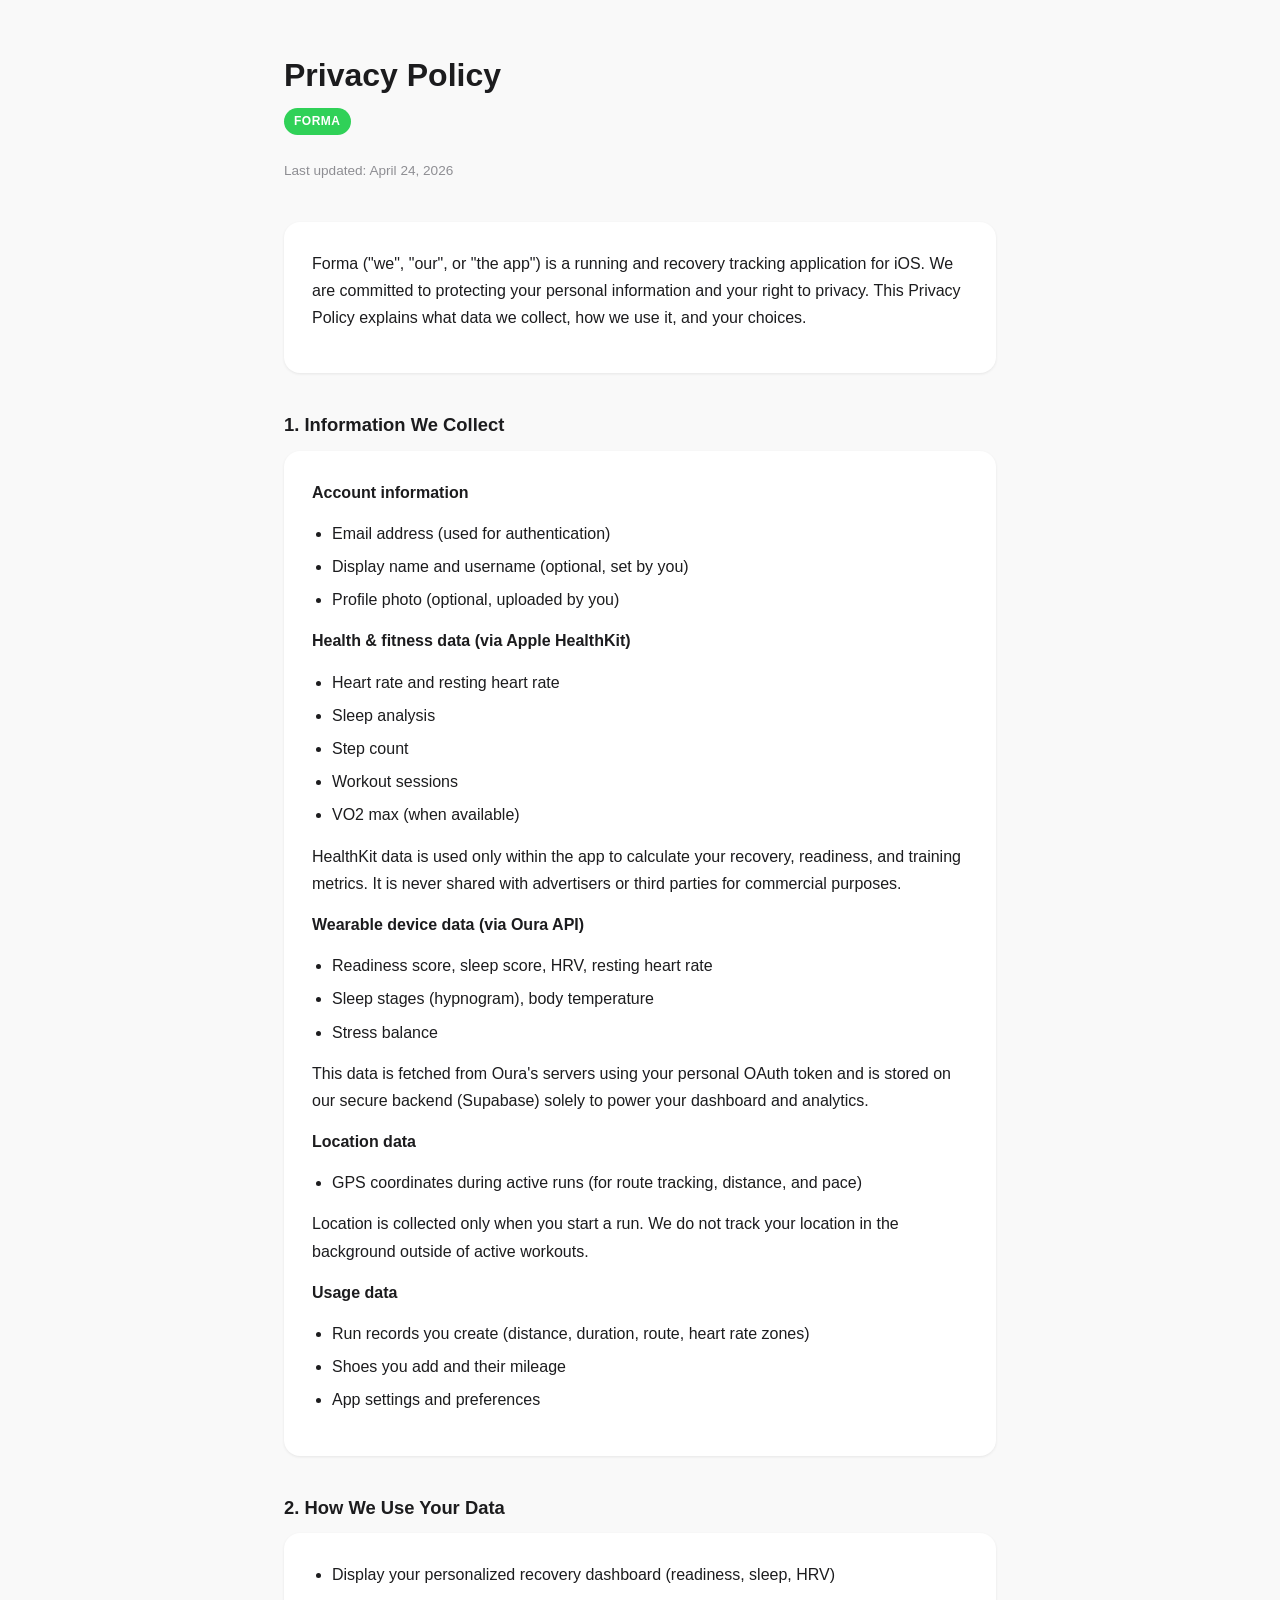
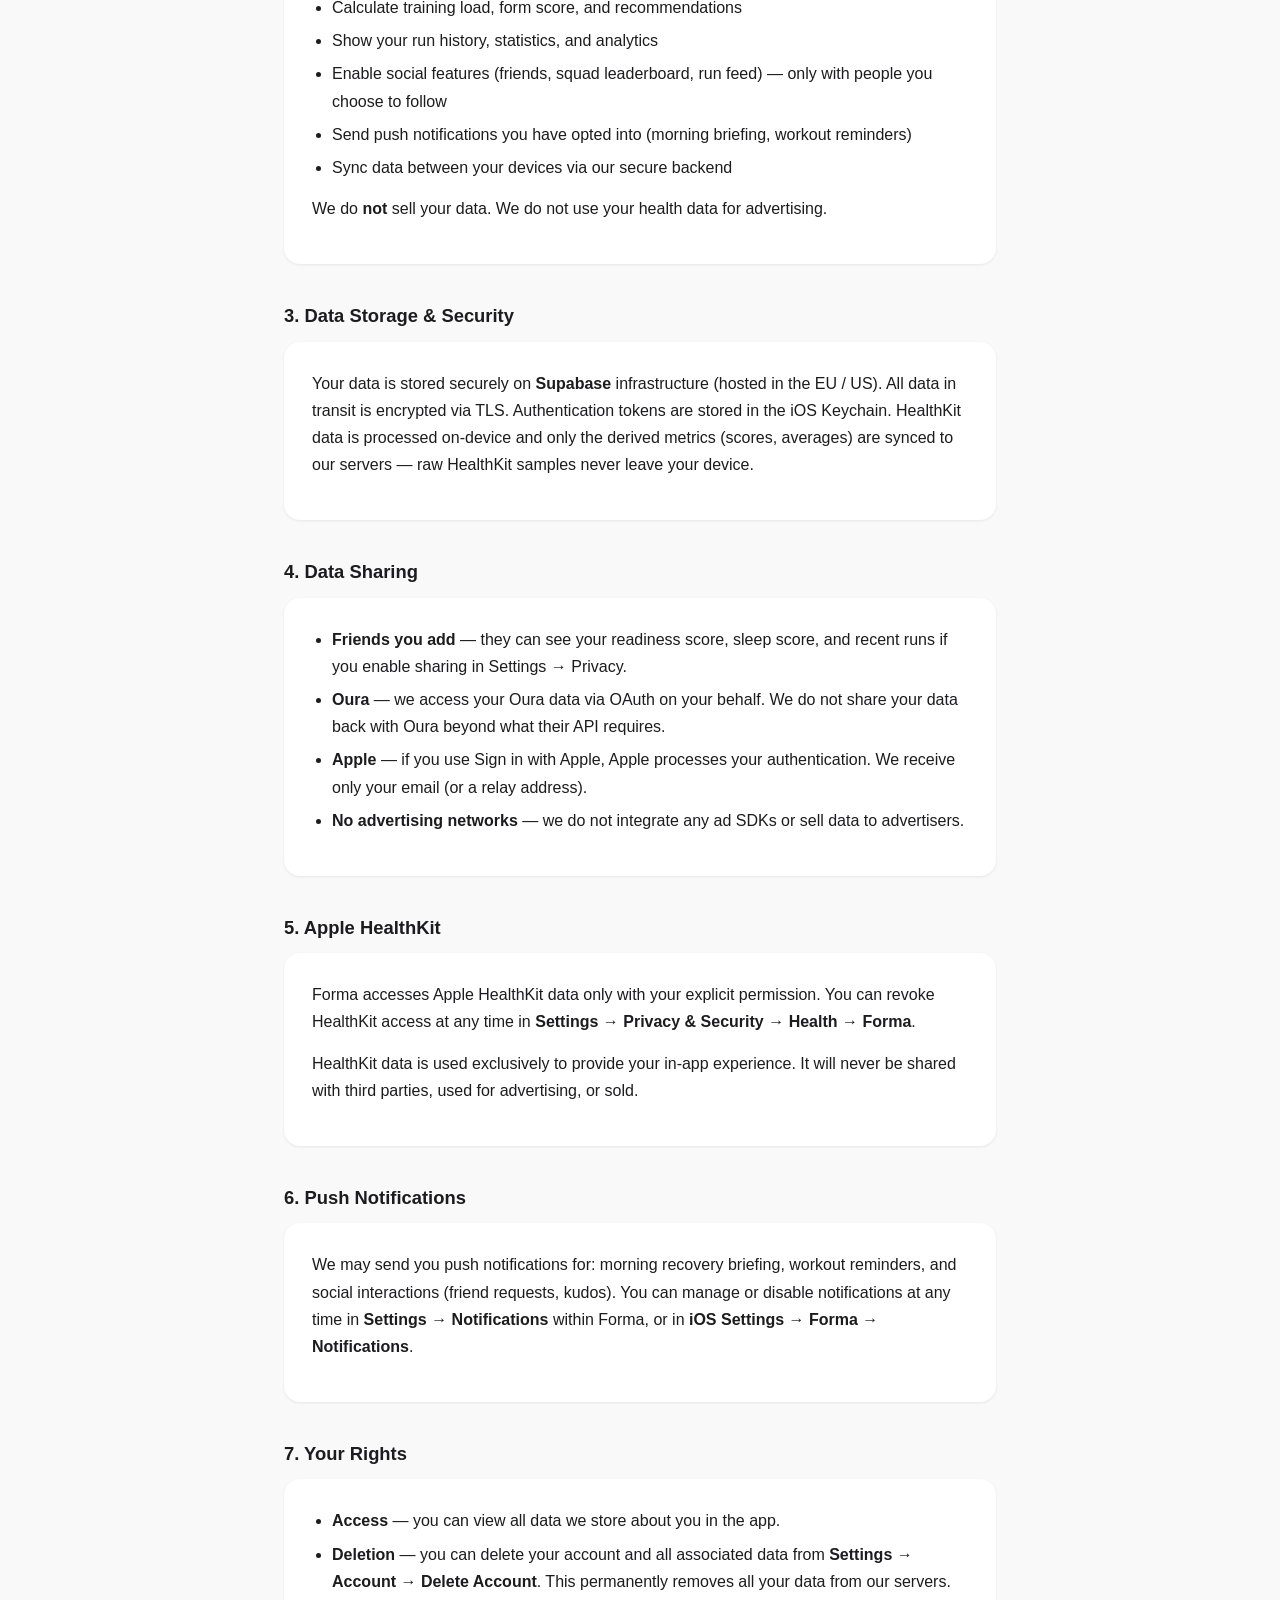
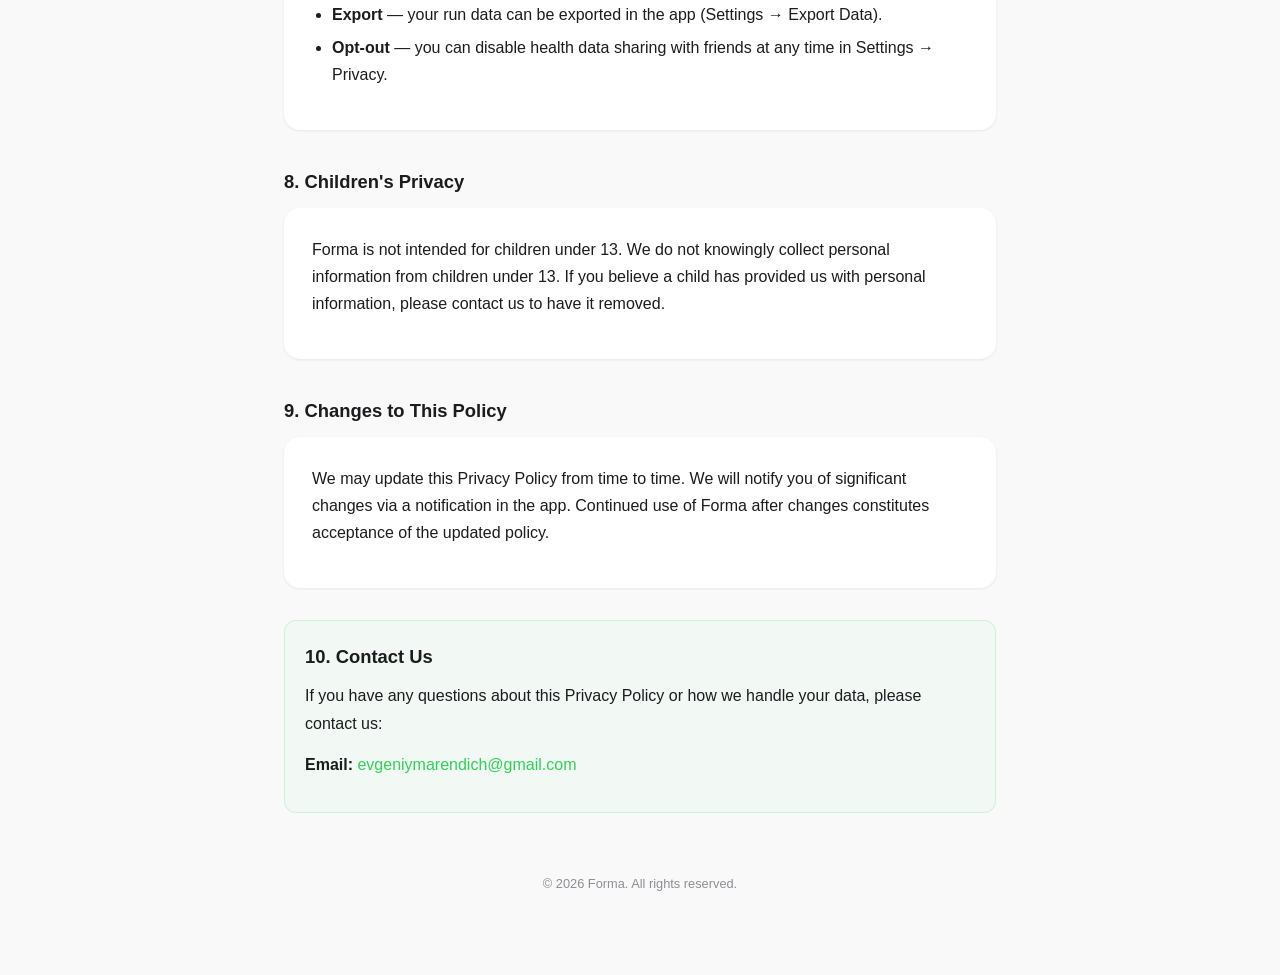
==== index.html @ 34ce7f26 "Initial Privacy Policy for Forma app" ====
<!DOCTYPE html>
<html lang="en">
<head>
  <meta charset="UTF-8" />
  <meta name="viewport" content="width=device-width, initial-scale=1.0" />
  <title>Forma — Privacy Policy</title>
  <style>
    * { box-sizing: border-box; margin: 0; padding: 0; }
    body {
      font-family: -apple-system, BlinkMacSystemFont, 'Segoe UI', sans-serif;
      background: #f9f9f9;
      color: #1c1c1e;
      line-height: 1.7;
    }
    .container {
      max-width: 760px;
      margin: 0 auto;
      padding: 48px 24px 80px;
    }
    h1 {
      font-size: 2rem;
      font-weight: 700;
      margin-bottom: 4px;
    }
    .app-badge {
      display: inline-block;
      background: #30D158;
      color: white;
      font-size: 0.75rem;
      font-weight: 600;
      padding: 3px 10px;
      border-radius: 20px;
      margin-bottom: 24px;
      letter-spacing: 0.5px;
    }
    .updated {
      font-size: 0.85rem;
      color: #8e8e93;
      margin-bottom: 40px;
    }
    h2 {
      font-size: 1.15rem;
      font-weight: 600;
      margin-top: 36px;
      margin-bottom: 10px;
      color: #1c1c1e;
    }
    p { margin-bottom: 14px; }
    ul {
      padding-left: 20px;
      margin-bottom: 14px;
    }
    li { margin-bottom: 6px; }
    a { color: #30D158; text-decoration: none; }
    a:hover { text-decoration: underline; }
    .card {
      background: white;
      border-radius: 16px;
      padding: 28px;
      margin-bottom: 16px;
      box-shadow: 0 1px 3px rgba(0,0,0,0.08);
    }
    .contact-box {
      background: #f2f9f5;
      border: 1px solid #30D15830;
      border-radius: 12px;
      padding: 20px;
      margin-top: 32px;
    }
    footer {
      margin-top: 60px;
      font-size: 0.8rem;
      color: #8e8e93;
      text-align: center;
    }
  </style>
</head>
<body>
  <div class="container">
    <h1>Privacy Policy</h1>
    <div class="app-badge">FORMA</div>
    <p class="updated">Last updated: April 24, 2026</p>

    <div class="card">
      <p>
        Forma ("we", "our", or "the app") is a running and recovery tracking application for iOS.
        We are committed to protecting your personal information and your right to privacy.
        This Privacy Policy explains what data we collect, how we use it, and your choices.
      </p>
    </div>

    <h2>1. Information We Collect</h2>
    <div class="card">
      <p><strong>Account information</strong></p>
      <ul>
        <li>Email address (used for authentication)</li>
        <li>Display name and username (optional, set by you)</li>
        <li>Profile photo (optional, uploaded by you)</li>
      </ul>

      <p><strong>Health &amp; fitness data (via Apple HealthKit)</strong></p>
      <ul>
        <li>Heart rate and resting heart rate</li>
        <li>Sleep analysis</li>
        <li>Step count</li>
        <li>Workout sessions</li>
        <li>VO2 max (when available)</li>
      </ul>
      <p>HealthKit data is used only within the app to calculate your recovery, readiness, and training metrics. It is never shared with advertisers or third parties for commercial purposes.</p>

      <p><strong>Wearable device data (via Oura API)</strong></p>
      <ul>
        <li>Readiness score, sleep score, HRV, resting heart rate</li>
        <li>Sleep stages (hypnogram), body temperature</li>
        <li>Stress balance</li>
      </ul>
      <p>This data is fetched from Oura's servers using your personal OAuth token and is stored on our secure backend (Supabase) solely to power your dashboard and analytics.</p>

      <p><strong>Location data</strong></p>
      <ul>
        <li>GPS coordinates during active runs (for route tracking, distance, and pace)</li>
      </ul>
      <p>Location is collected only when you start a run. We do not track your location in the background outside of active workouts.</p>

      <p><strong>Usage data</strong></p>
      <ul>
        <li>Run records you create (distance, duration, route, heart rate zones)</li>
        <li>Shoes you add and their mileage</li>
        <li>App settings and preferences</li>
      </ul>
    </div>

    <h2>2. How We Use Your Data</h2>
    <div class="card">
      <ul>
        <li>Display your personalized recovery dashboard (readiness, sleep, HRV)</li>
        <li>Calculate training load, form score, and recommendations</li>
        <li>Show your run history, statistics, and analytics</li>
        <li>Enable social features (friends, squad leaderboard, run feed) — only with people you choose to follow</li>
        <li>Send push notifications you have opted into (morning briefing, workout reminders)</li>
        <li>Sync data between your devices via our secure backend</li>
      </ul>
      <p>We do <strong>not</strong> sell your data. We do not use your health data for advertising.</p>
    </div>

    <h2>3. Data Storage &amp; Security</h2>
    <div class="card">
      <p>
        Your data is stored securely on <strong>Supabase</strong> infrastructure (hosted in the EU / US).
        All data in transit is encrypted via TLS. Authentication tokens are stored in the iOS Keychain.
        HealthKit data is processed on-device and only the derived metrics (scores, averages) are
        synced to our servers — raw HealthKit samples never leave your device.
      </p>
    </div>

    <h2>4. Data Sharing</h2>
    <div class="card">
      <ul>
        <li><strong>Friends you add</strong> — they can see your readiness score, sleep score, and recent runs if you enable sharing in Settings → Privacy.</li>
        <li><strong>Oura</strong> — we access your Oura data via OAuth on your behalf. We do not share your data back with Oura beyond what their API requires.</li>
        <li><strong>Apple</strong> — if you use Sign in with Apple, Apple processes your authentication. We receive only your email (or a relay address).</li>
        <li><strong>No advertising networks</strong> — we do not integrate any ad SDKs or sell data to advertisers.</li>
      </ul>
    </div>

    <h2>5. Apple HealthKit</h2>
    <div class="card">
      <p>
        Forma accesses Apple HealthKit data only with your explicit permission.
        You can revoke HealthKit access at any time in <strong>Settings → Privacy &amp; Security → Health → Forma</strong>.
      </p>
      <p>
        HealthKit data is used exclusively to provide your in-app experience.
        It will never be shared with third parties, used for advertising, or sold.
      </p>
    </div>

    <h2>6. Push Notifications</h2>
    <div class="card">
      <p>
        We may send you push notifications for: morning recovery briefing, workout reminders,
        and social interactions (friend requests, kudos). You can manage or disable notifications
        at any time in <strong>Settings → Notifications</strong> within Forma, or in <strong>iOS Settings → Forma → Notifications</strong>.
      </p>
    </div>

    <h2>7. Your Rights</h2>
    <div class="card">
      <ul>
        <li><strong>Access</strong> — you can view all data we store about you in the app.</li>
        <li><strong>Deletion</strong> — you can delete your account and all associated data from <strong>Settings → Account → Delete Account</strong>. This permanently removes all your data from our servers.</li>
        <li><strong>Export</strong> — your run data can be exported in the app (Settings → Export Data).</li>
        <li><strong>Opt-out</strong> — you can disable health data sharing with friends at any time in Settings → Privacy.</li>
      </ul>
    </div>

    <h2>8. Children's Privacy</h2>
    <div class="card">
      <p>
        Forma is not intended for children under 13. We do not knowingly collect personal
        information from children under 13. If you believe a child has provided us with personal
        information, please contact us to have it removed.
      </p>
    </div>

    <h2>9. Changes to This Policy</h2>
    <div class="card">
      <p>
        We may update this Privacy Policy from time to time. We will notify you of significant
        changes via a notification in the app. Continued use of Forma after changes constitutes
        acceptance of the updated policy.
      </p>
    </div>

    <div class="contact-box">
      <h2 style="margin-top:0">10. Contact Us</h2>
      <p>
        If you have any questions about this Privacy Policy or how we handle your data, please contact us:
      </p>
      <p>
        <strong>Email:</strong> <a href="mailto:evgeniymarendich@gmail.com">evgeniymarendich@gmail.com</a>
      </p>
    </div>

    <footer>
      &copy; 2026 Forma. All rights reserved.
    </footer>
  </div>
</body>
</html>
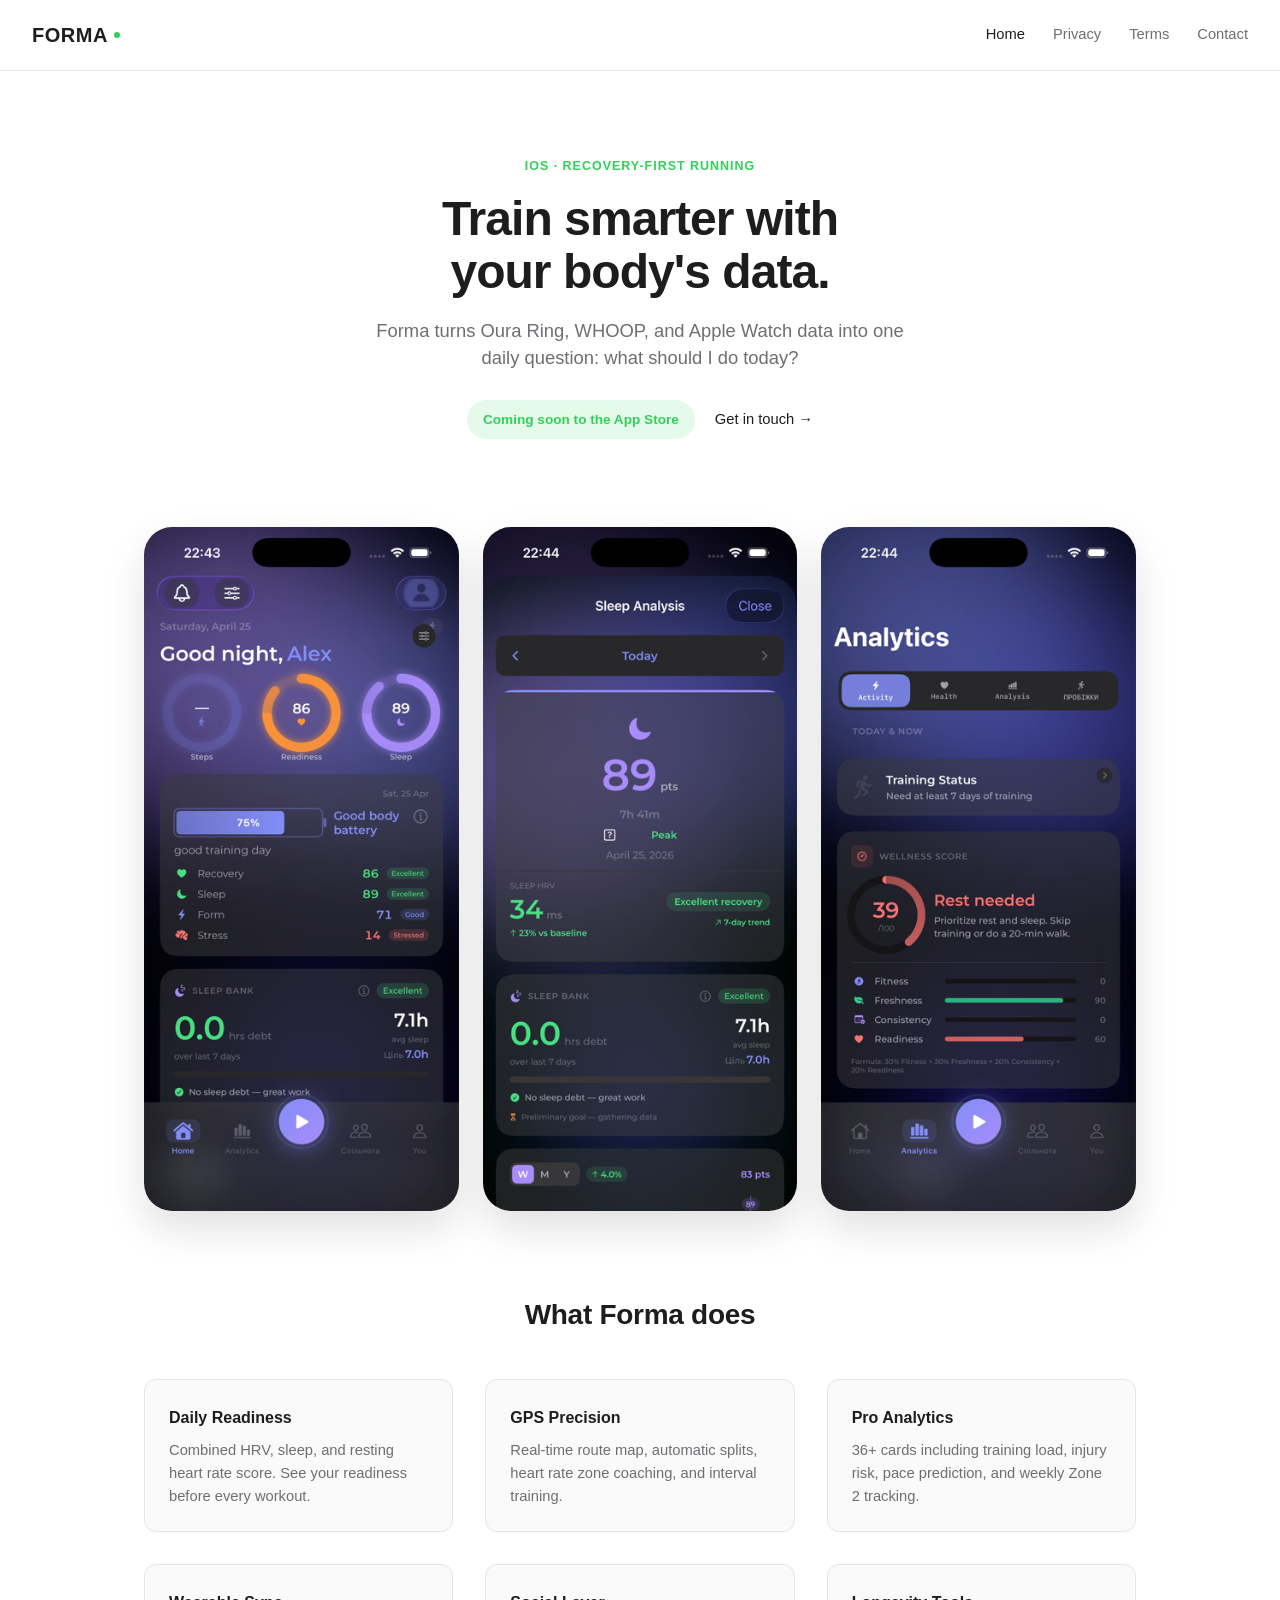
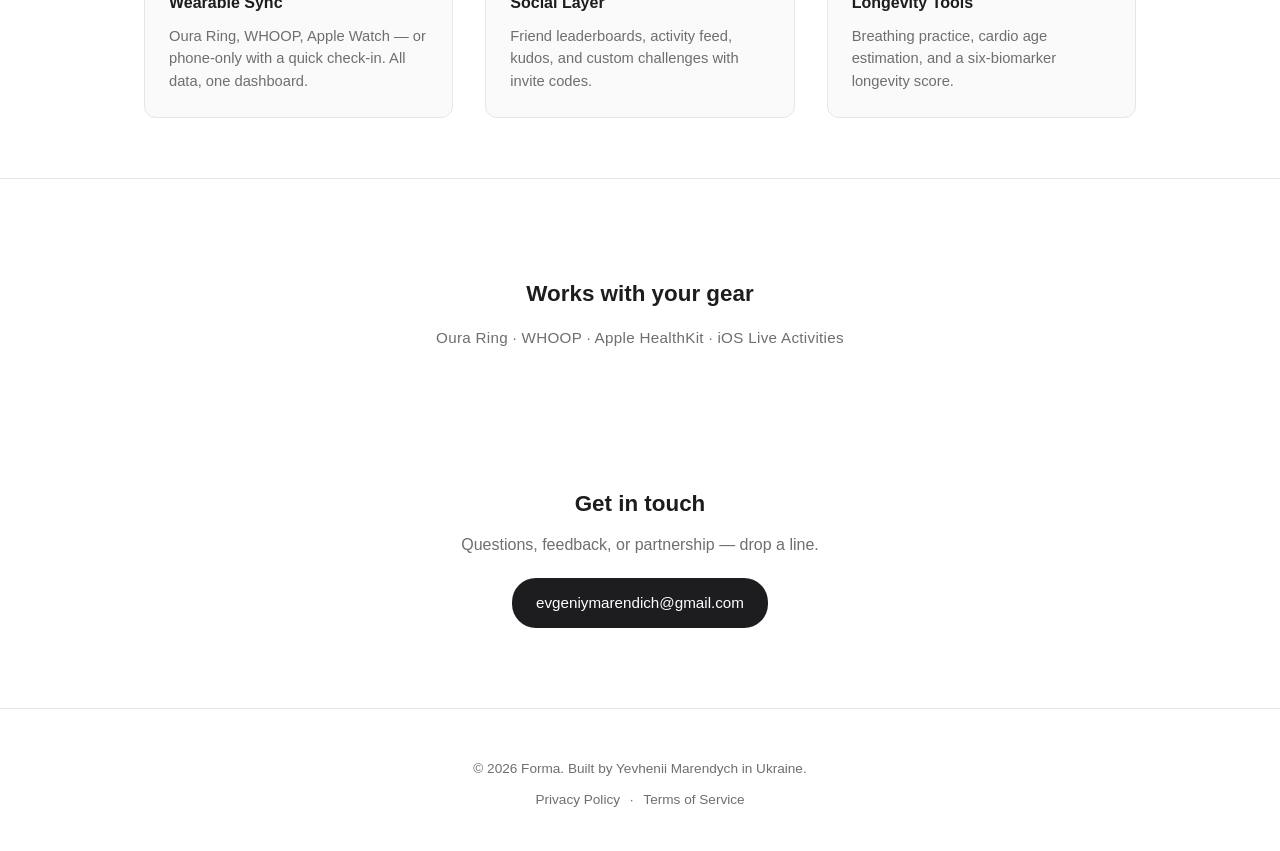
==== commit 40ed6d69: "Add homepage, terms of service, and shared styles for Oura OAuth approval - New minimalistic homepag" ====
--- a/index.html
+++ b/index.html
@@ -3,228 +3,269 @@
 <head>
   <meta charset="UTF-8" />
   <meta name="viewport" content="width=device-width, initial-scale=1.0" />
-  <title>Forma — Privacy Policy</title>
+  <title>Forma — Recovery-First Running for iOS</title>
+  <meta name="description" content="Forma turns Oura Ring, WHOOP, and Apple Watch data into one daily question: what should I do today? Recovery-first running app for iOS." />
+  <meta property="og:title" content="Forma — Recovery-First Running for iOS" />
+  <meta property="og:description" content="Train smarter with your body's data. Daily readiness, GPS tracking, and pro analytics for runners." />
+  <meta property="og:type" content="website" />
+  <link rel="stylesheet" href="assets/shared.css" />
   <style>
-    * { box-sizing: border-box; margin: 0; padding: 0; }
-    body {
-      font-family: -apple-system, BlinkMacSystemFont, 'Segoe UI', sans-serif;
-      background: #f9f9f9;
-      color: #1c1c1e;
-      line-height: 1.7;
-    }
-    .container {
+    /* === Homepage-only styles === */
+    .hero {
       max-width: 760px;
       margin: 0 auto;
-      padding: 48px 24px 80px;
-    }
-    h1 {
-      font-size: 2rem;
-      font-weight: 700;
-      margin-bottom: 4px;
-    }
-    .app-badge {
+      padding: 80px 24px 48px;
+      text-align: center;
+    }
+    .hero .eyebrow {
       display: inline-block;
-      background: #30D158;
+      font-size: 0.78rem;
+      font-weight: 600;
+      color: var(--primary);
+      letter-spacing: 0.08em;
+      text-transform: uppercase;
+      margin-bottom: 16px;
+    }
+    .hero h1 {
+      font-size: 3rem;
+      font-weight: 700;
+      line-height: 1.1;
+      letter-spacing: -0.02em;
+      color: var(--text);
+      margin-bottom: 18px;
+    }
+    .hero .subhead {
+      font-size: 1.15rem;
+      color: var(--text-secondary);
+      max-width: 540px;
+      margin: 0 auto 28px;
+      line-height: 1.5;
+    }
+    .cta-row {
+      display: flex;
+      align-items: center;
+      justify-content: center;
+      gap: 20px;
+      flex-wrap: wrap;
+    }
+    .coming-soon-pill {
+      display: inline-block;
+      padding: 8px 16px;
+      background: rgba(48, 209, 88, 0.12);
+      color: var(--primary);
+      border-radius: 24px;
+      font-size: 0.85rem;
+      font-weight: 600;
+    }
+    .text-link {
+      color: var(--text);
+      font-weight: 500;
+      font-size: 0.92rem;
+      text-decoration: none;
+    }
+    .text-link:hover { text-decoration: underline; }
+
+    .screenshot-grid {
+      display: grid;
+      grid-template-columns: repeat(3, 1fr);
+      gap: 24px;
+      max-width: 1040px;
+      margin: 40px auto 80px;
+      padding: 0 24px;
+    }
+    .screenshot-grid img {
+      width: 100%;
+      border-radius: 28px;
+      box-shadow: 0 18px 40px rgba(0, 0, 0, 0.12);
+      display: block;
+    }
+
+    .features { margin: 80px auto 60px; padding: 0 24px; }
+    .features h2 {
+      font-size: 1.75rem;
+      font-weight: 700;
+      text-align: center;
+      letter-spacing: -0.01em;
+      margin-bottom: 40px;
+    }
+    .feature-grid {
+      display: grid;
+      grid-template-columns: repeat(3, 1fr);
+      gap: 32px;
+    }
+    .feature {
+      padding: 24px;
+      background: var(--bg-soft);
+      border: 1px solid var(--border-color);
+      border-radius: var(--border-radius-card);
+    }
+    .feature h3 {
+      font-size: 1rem;
+      font-weight: 600;
+      margin-bottom: 8px;
+      color: var(--text);
+    }
+    .feature p {
+      font-size: 0.92rem;
+      color: var(--text-secondary);
+      line-height: 1.55;
+      margin-bottom: 0;
+    }
+
+    .integrations {
+      text-align: center;
+      padding: 60px 24px;
+      border-top: 1px solid var(--border-color);
+      margin-top: 60px;
+    }
+    .integrations h2 {
+      font-size: 1.4rem;
+      font-weight: 700;
+      margin-bottom: 12px;
+    }
+    .logos-row {
+      color: var(--text-secondary);
+      font-size: 0.95rem;
+      letter-spacing: 0.02em;
+    }
+
+    .contact {
+      text-align: center;
+      max-width: 540px;
+      margin: 60px auto;
+      padding: 0 24px;
+    }
+    .contact h2 {
+      font-size: 1.4rem;
+      font-weight: 700;
+      margin-bottom: 8px;
+    }
+    .contact p {
+      color: var(--text-secondary);
+      margin-bottom: 20px;
+    }
+    .email-button {
+      display: inline-block;
+      padding: 12px 24px;
+      background: var(--text);
       color: white;
-      font-size: 0.75rem;
-      font-weight: 600;
-      padding: 3px 10px;
-      border-radius: 20px;
-      margin-bottom: 24px;
-      letter-spacing: 0.5px;
-    }
-    .updated {
-      font-size: 0.85rem;
-      color: #8e8e93;
-      margin-bottom: 40px;
-    }
-    h2 {
-      font-size: 1.15rem;
-      font-weight: 600;
-      margin-top: 36px;
-      margin-bottom: 10px;
-      color: #1c1c1e;
-    }
-    p { margin-bottom: 14px; }
-    ul {
-      padding-left: 20px;
-      margin-bottom: 14px;
-    }
-    li { margin-bottom: 6px; }
-    a { color: #30D158; text-decoration: none; }
-    a:hover { text-decoration: underline; }
-    .card {
-      background: white;
-      border-radius: 16px;
-      padding: 28px;
-      margin-bottom: 16px;
-      box-shadow: 0 1px 3px rgba(0,0,0,0.08);
-    }
-    .contact-box {
-      background: #f2f9f5;
-      border: 1px solid #30D15830;
-      border-radius: 12px;
-      padding: 20px;
-      margin-top: 32px;
-    }
-    footer {
-      margin-top: 60px;
-      font-size: 0.8rem;
-      color: #8e8e93;
-      text-align: center;
+      border-radius: 24px;
+      font-weight: 500;
+      font-size: 0.95rem;
+      text-decoration: none;
+      transition: background 0.15s ease;
+    }
+    .email-button:hover {
+      background: var(--primary);
+      text-decoration: none;
+    }
+
+    /* === Mobile === */
+    @media (max-width: 900px) {
+      .feature-grid { grid-template-columns: repeat(2, 1fr); }
+    }
+    @media (max-width: 700px) {
+      .hero { padding: 56px 20px 36px; }
+      .hero h1 { font-size: 2.1rem; }
+      .hero .subhead { font-size: 1rem; }
+      .screenshot-grid {
+        grid-template-columns: 1fr;
+        gap: 28px;
+        margin: 24px auto 56px;
+      }
+      .features { margin: 56px auto 40px; }
+      .features h2 { font-size: 1.5rem; }
+      .feature-grid { grid-template-columns: 1fr; gap: 16px; }
+      .integrations { padding: 40px 20px; margin-top: 40px; }
     }
   </style>
 </head>
 <body>
-  <div class="container">
-    <h1>Privacy Policy</h1>
-    <div class="app-badge">FORMA</div>
-    <p class="updated">Last updated: April 24, 2026</p>
-
-    <div class="card">
-      <p>
-        Forma ("we", "our", or "the app") is a running and recovery tracking application for iOS.
-        We are committed to protecting your personal information and your right to privacy.
-        This Privacy Policy explains what data we collect, how we use it, and your choices.
+  <header class="site-header">
+    <a class="logo" href="/">FORMA</a>
+    <nav class="site-nav">
+      <a href="/" class="active">Home</a>
+      <a href="privacy.html">Privacy</a>
+      <a href="terms.html">Terms</a>
+      <a href="mailto:evgeniymarendich@gmail.com">Contact</a>
+    </nav>
+  </header>
+
+  <main>
+    <section class="hero">
+      <span class="eyebrow">iOS · Recovery-First Running</span>
+      <h1>Train smarter with<br />your body's data.</h1>
+      <p class="subhead">
+        Forma turns Oura Ring, WHOOP, and Apple Watch data into one daily question:
+        what should I do today?
       </p>
-    </div>
-
-    <h2>1. Information We Collect</h2>
-    <div class="card">
-      <p><strong>Account information</strong></p>
-      <ul>
-        <li>Email address (used for authentication)</li>
-        <li>Display name and username (optional, set by you)</li>
-        <li>Profile photo (optional, uploaded by you)</li>
-      </ul>
-
-      <p><strong>Health &amp; fitness data (via Apple HealthKit)</strong></p>
-      <ul>
-        <li>Heart rate and resting heart rate</li>
-        <li>Sleep analysis</li>
-        <li>Step count</li>
-        <li>Workout sessions</li>
-        <li>VO2 max (when available)</li>
-      </ul>
-      <p>HealthKit data is used only within the app to calculate your recovery, readiness, and training metrics. It is never shared with advertisers or third parties for commercial purposes.</p>
-
-      <p><strong>Wearable device data (via Oura API)</strong></p>
-      <ul>
-        <li>Readiness score, sleep score, HRV, resting heart rate</li>
-        <li>Sleep stages (hypnogram), body temperature</li>
-        <li>Stress balance</li>
-      </ul>
-      <p>This data is fetched from Oura's servers using your personal OAuth token and is stored on our secure backend (Supabase) solely to power your dashboard and analytics.</p>
-
-      <p><strong>Location data</strong></p>
-      <ul>
-        <li>GPS coordinates during active runs (for route tracking, distance, and pace)</li>
-      </ul>
-      <p>Location is collected only when you start a run. We do not track your location in the background outside of active workouts.</p>
-
-      <p><strong>Usage data</strong></p>
-      <ul>
-        <li>Run records you create (distance, duration, route, heart rate zones)</li>
-        <li>Shoes you add and their mileage</li>
-        <li>App settings and preferences</li>
-      </ul>
-    </div>
-
-    <h2>2. How We Use Your Data</h2>
-    <div class="card">
-      <ul>
-        <li>Display your personalized recovery dashboard (readiness, sleep, HRV)</li>
-        <li>Calculate training load, form score, and recommendations</li>
-        <li>Show your run history, statistics, and analytics</li>
-        <li>Enable social features (friends, squad leaderboard, run feed) — only with people you choose to follow</li>
-        <li>Send push notifications you have opted into (morning briefing, workout reminders)</li>
-        <li>Sync data between your devices via our secure backend</li>
-      </ul>
-      <p>We do <strong>not</strong> sell your data. We do not use your health data for advertising.</p>
-    </div>
-
-    <h2>3. Data Storage &amp; Security</h2>
-    <div class="card">
-      <p>
-        Your data is stored securely on <strong>Supabase</strong> infrastructure (hosted in the EU / US).
-        All data in transit is encrypted via TLS. Authentication tokens are stored in the iOS Keychain.
-        HealthKit data is processed on-device and only the derived metrics (scores, averages) are
-        synced to our servers — raw HealthKit samples never leave your device.
-      </p>
-    </div>
-
-    <h2>4. Data Sharing</h2>
-    <div class="card">
-      <ul>
-        <li><strong>Friends you add</strong> — they can see your readiness score, sleep score, and recent runs if you enable sharing in Settings → Privacy.</li>
-        <li><strong>Oura</strong> — we access your Oura data via OAuth on your behalf. We do not share your data back with Oura beyond what their API requires.</li>
-        <li><strong>Apple</strong> — if you use Sign in with Apple, Apple processes your authentication. We receive only your email (or a relay address).</li>
-        <li><strong>No advertising networks</strong> — we do not integrate any ad SDKs or sell data to advertisers.</li>
-      </ul>
-    </div>
-
-    <h2>5. Apple HealthKit</h2>
-    <div class="card">
-      <p>
-        Forma accesses Apple HealthKit data only with your explicit permission.
-        You can revoke HealthKit access at any time in <strong>Settings → Privacy &amp; Security → Health → Forma</strong>.
-      </p>
-      <p>
-        HealthKit data is used exclusively to provide your in-app experience.
-        It will never be shared with third parties, used for advertising, or sold.
-      </p>
-    </div>
-
-    <h2>6. Push Notifications</h2>
-    <div class="card">
-      <p>
-        We may send you push notifications for: morning recovery briefing, workout reminders,
-        and social interactions (friend requests, kudos). You can manage or disable notifications
-        at any time in <strong>Settings → Notifications</strong> within Forma, or in <strong>iOS Settings → Forma → Notifications</strong>.
-      </p>
-    </div>
-
-    <h2>7. Your Rights</h2>
-    <div class="card">
-      <ul>
-        <li><strong>Access</strong> — you can view all data we store about you in the app.</li>
-        <li><strong>Deletion</strong> — you can delete your account and all associated data from <strong>Settings → Account → Delete Account</strong>. This permanently removes all your data from our servers.</li>
-        <li><strong>Export</strong> — your run data can be exported in the app (Settings → Export Data).</li>
-        <li><strong>Opt-out</strong> — you can disable health data sharing with friends at any time in Settings → Privacy.</li>
-      </ul>
-    </div>
-
-    <h2>8. Children's Privacy</h2>
-    <div class="card">
-      <p>
-        Forma is not intended for children under 13. We do not knowingly collect personal
-        information from children under 13. If you believe a child has provided us with personal
-        information, please contact us to have it removed.
-      </p>
-    </div>
-
-    <h2>9. Changes to This Policy</h2>
-    <div class="card">
-      <p>
-        We may update this Privacy Policy from time to time. We will notify you of significant
-        changes via a notification in the app. Continued use of Forma after changes constitutes
-        acceptance of the updated policy.
-      </p>
-    </div>
-
-    <div class="contact-box">
-      <h2 style="margin-top:0">10. Contact Us</h2>
-      <p>
-        If you have any questions about this Privacy Policy or how we handle your data, please contact us:
-      </p>
-      <p>
-        <strong>Email:</strong> <a href="mailto:evgeniymarendich@gmail.com">evgeniymarendich@gmail.com</a>
-      </p>
-    </div>
-
-    <footer>
-      &copy; 2026 Forma. All rights reserved.
-    </footer>
-  </div>
+      <div class="cta-row">
+        <span class="coming-soon-pill">Coming soon to the App Store</span>
+        <a class="text-link" href="mailto:evgeniymarendich@gmail.com">Get in touch →</a>
+      </div>
+    </section>
+
+    <section class="screenshots">
+      <div class="screenshot-grid">
+        <img src="assets/screenshot-dashboard.png"
+             alt="Forma dashboard with daily readiness, sleep, and steps rings" />
+        <img src="assets/screenshot-readiness.png"
+             alt="Sleep analysis with HRV trend, sleep score, and recovery quality" />
+        <img src="assets/screenshot-run.png"
+             alt="Analytics overview with wellness score, training status, and recovery metrics" />
+      </div>
+    </section>
+
+    <section class="features container--wide">
+      <h2>What Forma does</h2>
+      <div class="feature-grid">
+        <div class="feature">
+          <h3>Daily Readiness</h3>
+          <p>Combined HRV, sleep, and resting heart rate score. See your readiness before every workout.</p>
+        </div>
+        <div class="feature">
+          <h3>GPS Precision</h3>
+          <p>Real-time route map, automatic splits, heart rate zone coaching, and interval training.</p>
+        </div>
+        <div class="feature">
+          <h3>Pro Analytics</h3>
+          <p>36+ cards including training load, injury risk, pace prediction, and weekly Zone 2 tracking.</p>
+        </div>
+        <div class="feature">
+          <h3>Wearable Sync</h3>
+          <p>Oura Ring, WHOOP, Apple Watch — or phone-only with a quick check-in. All data, one dashboard.</p>
+        </div>
+        <div class="feature">
+          <h3>Social Layer</h3>
+          <p>Friend leaderboards, activity feed, kudos, and custom challenges with invite codes.</p>
+        </div>
+        <div class="feature">
+          <h3>Longevity Tools</h3>
+          <p>Breathing practice, cardio age estimation, and a six-biomarker longevity score.</p>
+        </div>
+      </div>
+    </section>
+
+    <section class="integrations">
+      <h2>Works with your gear</h2>
+      <p class="logos-row">Oura Ring · WHOOP · Apple HealthKit · iOS Live Activities</p>
+    </section>
+
+    <section class="contact">
+      <h2>Get in touch</h2>
+      <p>Questions, feedback, or partnership — drop a line.</p>
+      <a href="mailto:evgeniymarendich@gmail.com" class="email-button">
+        evgeniymarendich@gmail.com
+      </a>
+    </section>
+  </main>
+
+  <footer class="site-footer">
+    <p>&copy; 2026 Forma. Built by Yevhenii Marendych in Ukraine.</p>
+    <p>
+      <a href="privacy.html">Privacy Policy</a> ·
+      <a href="terms.html">Terms of Service</a>
+    </p>
+  </footer>
 </body>
 </html>
--- a/assets/shared.css
+++ b/assets/shared.css
@@ -0,0 +1,156 @@
+/* === Forma marketing site shared styles === */
+* { box-sizing: border-box; margin: 0; padding: 0; }
+
+:root {
+  --primary: #30D158;
+  --bg: #ffffff;
+  --bg-soft: #fafafa;
+  --card: #ffffff;
+  --text: #1d1d1f;
+  --text-secondary: #6e6e73;
+  --border-color: #e5e5ea;
+  --border-radius-card: 12px;
+}
+
+html, body { background: var(--bg); }
+
+body {
+  font-family: -apple-system, BlinkMacSystemFont, 'Segoe UI', sans-serif;
+  color: var(--text);
+  line-height: 1.7;
+  -webkit-font-smoothing: antialiased;
+}
+
+/* === Layout === */
+.container { max-width: 760px; margin: 0 auto; padding: 24px; }
+.container--wide { max-width: 1040px; }
+
+/* === Header === */
+header.site-header {
+  display: flex;
+  justify-content: space-between;
+  align-items: center;
+  padding: 18px 32px;
+  border-bottom: 1px solid var(--border-color);
+  background: var(--bg);
+  position: sticky;
+  top: 0;
+  z-index: 10;
+  backdrop-filter: blur(12px);
+  -webkit-backdrop-filter: blur(12px);
+}
+
+.logo {
+  font-weight: 800;
+  font-size: 1.25rem;
+  letter-spacing: 0.5px;
+  color: var(--text);
+  text-decoration: none;
+  display: inline-flex;
+  align-items: center;
+}
+.logo::after {
+  content: '';
+  display: inline-block;
+  width: 6px;
+  height: 6px;
+  background: var(--primary);
+  border-radius: 50%;
+  margin-left: 6px;
+}
+
+nav.site-nav {
+  display: flex;
+  align-items: center;
+}
+nav.site-nav a {
+  margin-left: 28px;
+  font-size: 0.92rem;
+  font-weight: 500;
+  color: var(--text-secondary);
+  text-decoration: none;
+  transition: color 0.15s ease;
+}
+nav.site-nav a:hover { color: var(--text); }
+nav.site-nav a.active { color: var(--text); }
+
+/* === Footer === */
+footer.site-footer {
+  text-align: center;
+  font-size: 0.85rem;
+  color: var(--text-secondary);
+  padding: 48px 24px 32px;
+  border-top: 1px solid var(--border-color);
+  margin-top: 80px;
+}
+footer.site-footer p { margin-bottom: 8px; }
+footer.site-footer a {
+  color: var(--text-secondary);
+  margin: 0 6px;
+  text-decoration: none;
+}
+footer.site-footer a:hover { color: var(--text); }
+
+/* === Typography === */
+h1 { font-size: 2rem; font-weight: 700; margin-bottom: 8px; letter-spacing: -0.01em; }
+h2 { font-size: 1.15rem; font-weight: 600; margin-top: 36px; margin-bottom: 12px; color: var(--text); }
+h3 { font-size: 1rem; font-weight: 600; margin-bottom: 8px; }
+p { margin-bottom: 14px; }
+ul { padding-left: 20px; margin-bottom: 14px; }
+li { margin-bottom: 6px; }
+a { color: var(--primary); text-decoration: none; }
+a:hover { text-decoration: underline; }
+
+/* === Components (used by privacy/terms) === */
+.card {
+  background: var(--card);
+  border: 1px solid var(--border-color);
+  border-radius: var(--border-radius-card);
+  padding: 28px;
+  margin-bottom: 16px;
+}
+.app-badge {
+  display: inline-block;
+  background: var(--primary);
+  color: white;
+  font-size: 0.75rem;
+  font-weight: 600;
+  padding: 3px 10px;
+  border-radius: 20px;
+  margin-bottom: 24px;
+  letter-spacing: 0.5px;
+}
+.contact-box {
+  background: rgba(48, 209, 88, 0.06);
+  border: 1px solid rgba(48, 209, 88, 0.2);
+  border-radius: var(--border-radius-card);
+  padding: 24px;
+  margin-top: 32px;
+}
+.updated {
+  font-size: 0.85rem;
+  color: var(--text-secondary);
+  margin-bottom: 40px;
+}
+.medical-disclaimer {
+  background: rgba(255, 159, 10, 0.07);
+  border: 1px solid rgba(255, 159, 10, 0.25);
+  border-left: 4px solid #FF9F0A;
+  border-radius: 8px;
+  padding: 18px 22px;
+  margin: 14px 0;
+}
+.medical-disclaimer strong { color: #B25700; }
+
+/* === Mobile === */
+@media (max-width: 640px) {
+  .container { padding: 16px; }
+  header.site-header { padding: 14px 18px; }
+  nav.site-nav a { margin-left: 14px; font-size: 0.85rem; }
+  h1 { font-size: 1.6rem; }
+  footer.site-footer { padding: 32px 16px 24px; margin-top: 48px; }
+}
+
+@media (max-width: 480px) {
+  nav.site-nav a:nth-child(4) { display: none; } /* hide Contact, keep email in footer */
+}
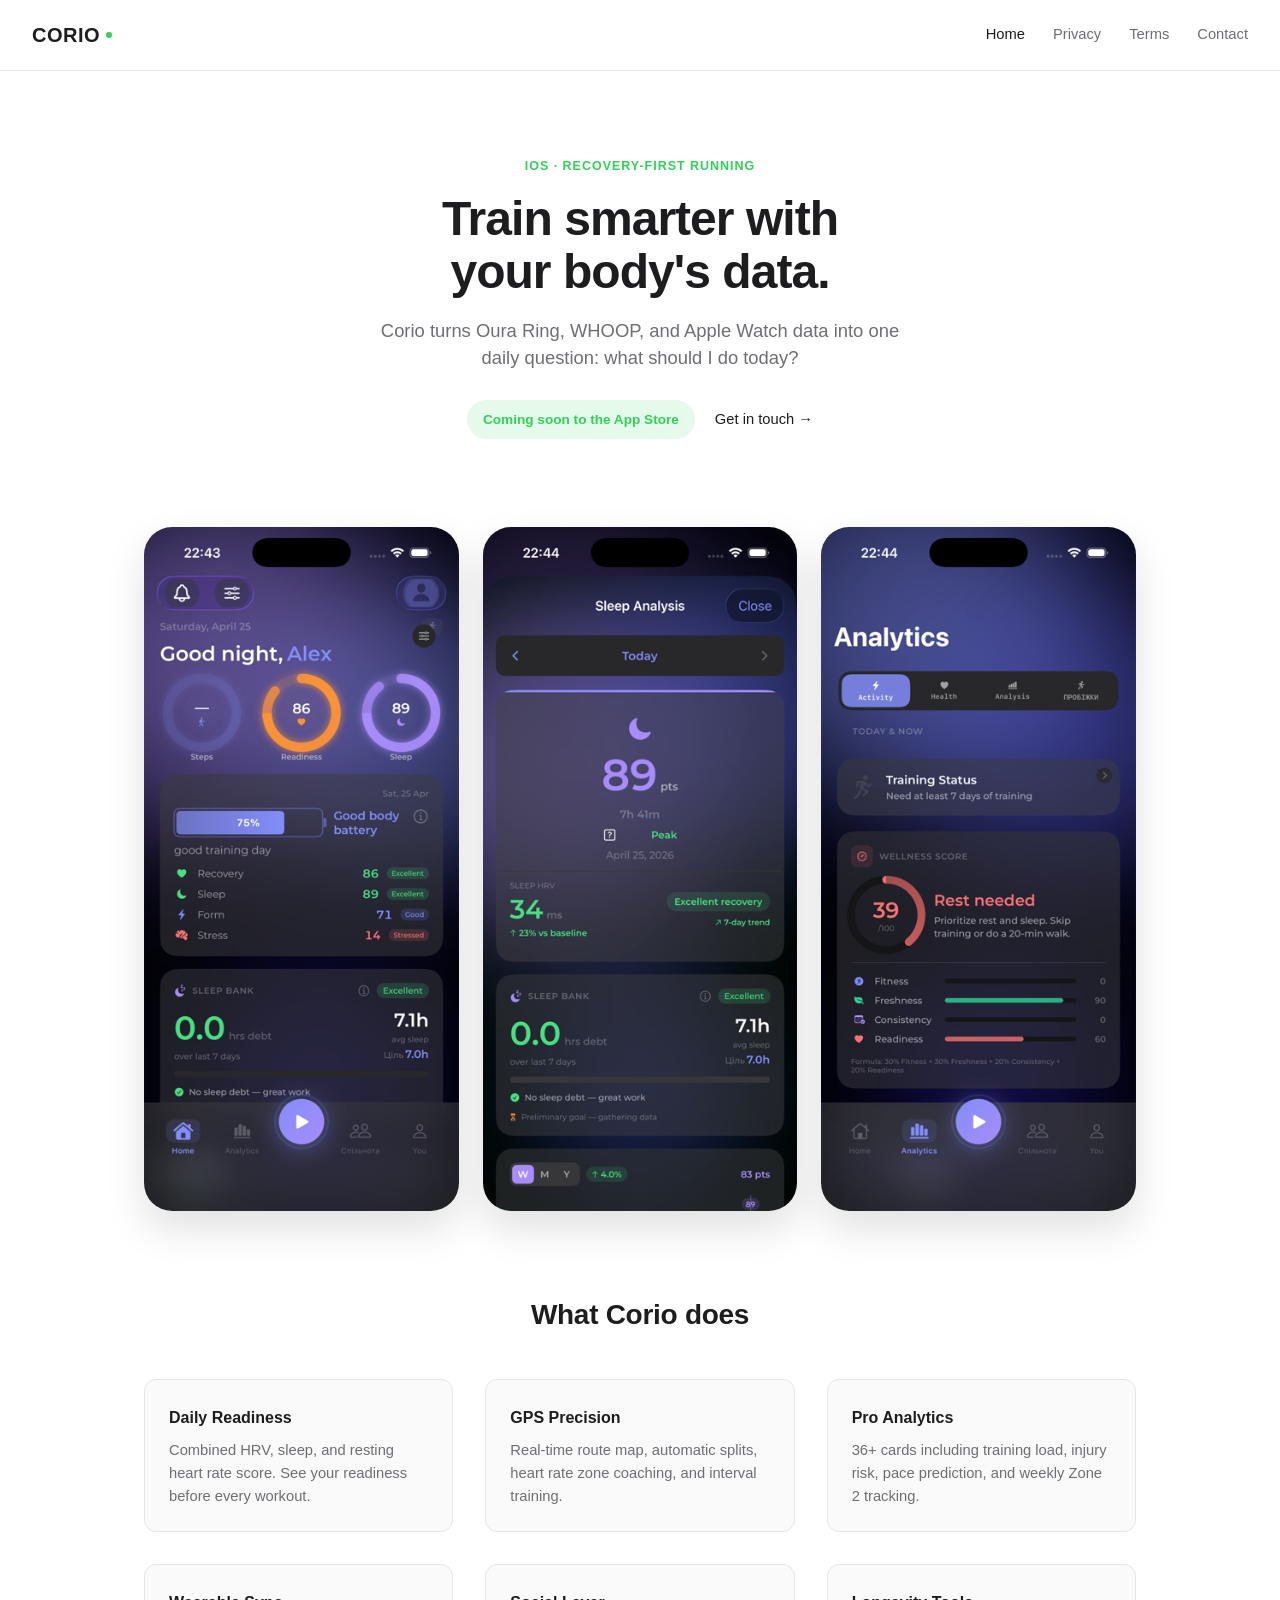
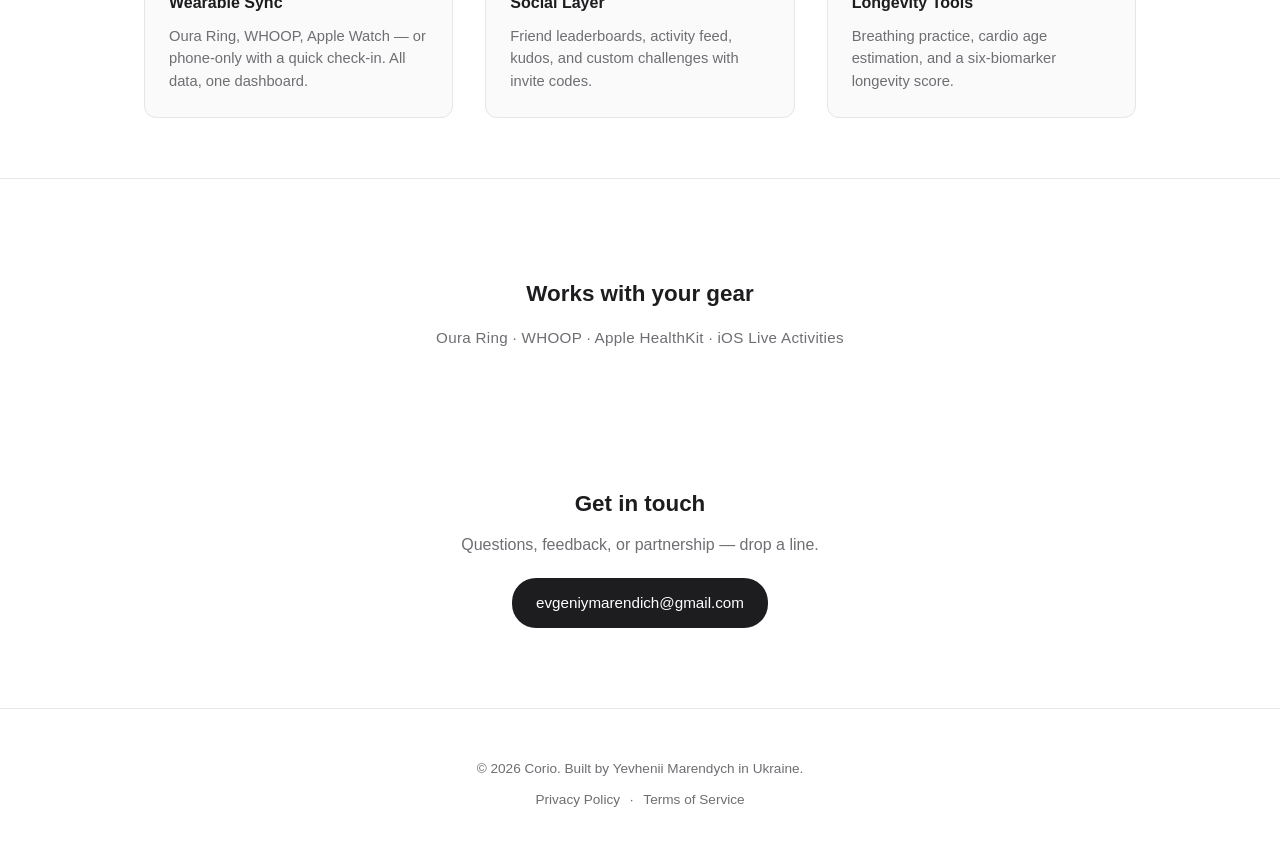
==== commit 603fde4e: "rebrand: Forma → Corio across all pages Co-Authored-By: Claude Fable 5 <noreply@anthropic.com>" ====
--- a/index.html
+++ b/index.html
@@ -3,9 +3,9 @@
 <head>
   <meta charset="UTF-8" />
   <meta name="viewport" content="width=device-width, initial-scale=1.0" />
-  <title>Forma — Recovery-First Running for iOS</title>
-  <meta name="description" content="Forma turns Oura Ring, WHOOP, and Apple Watch data into one daily question: what should I do today? Recovery-first running app for iOS." />
-  <meta property="og:title" content="Forma — Recovery-First Running for iOS" />
+  <title>Corio — Recovery-First Running for iOS</title>
+  <meta name="description" content="Corio turns Oura Ring, WHOOP, and Apple Watch data into one daily question: what should I do today? Recovery-first running app for iOS." />
+  <meta property="og:title" content="Corio — Recovery-First Running for iOS" />
   <meta property="og:description" content="Train smarter with your body's data. Daily readiness, GPS tracking, and pro analytics for runners." />
   <meta property="og:type" content="website" />
   <link rel="stylesheet" href="assets/shared.css" />
@@ -182,7 +182,7 @@
 </head>
 <body>
   <header class="site-header">
-    <a class="logo" href="/">FORMA</a>
+    <a class="logo" href="/">CORIO</a>
     <nav class="site-nav">
       <a href="/" class="active">Home</a>
       <a href="privacy.html">Privacy</a>
@@ -196,7 +196,7 @@
       <span class="eyebrow">iOS · Recovery-First Running</span>
       <h1>Train smarter with<br />your body's data.</h1>
       <p class="subhead">
-        Forma turns Oura Ring, WHOOP, and Apple Watch data into one daily question:
+        Corio turns Oura Ring, WHOOP, and Apple Watch data into one daily question:
         what should I do today?
       </p>
       <div class="cta-row">
@@ -208,7 +208,7 @@
     <section class="screenshots">
       <div class="screenshot-grid">
         <img src="assets/screenshot-dashboard.png"
-             alt="Forma dashboard with daily readiness, sleep, and steps rings" />
+             alt="Corio dashboard with daily readiness, sleep, and steps rings" />
         <img src="assets/screenshot-readiness.png"
              alt="Sleep analysis with HRV trend, sleep score, and recovery quality" />
         <img src="assets/screenshot-run.png"
@@ -217,7 +217,7 @@
     </section>
 
     <section class="features container--wide">
-      <h2>What Forma does</h2>
+      <h2>What Corio does</h2>
       <div class="feature-grid">
         <div class="feature">
           <h3>Daily Readiness</h3>
@@ -261,7 +261,7 @@
   </main>
 
   <footer class="site-footer">
-    <p>&copy; 2026 Forma. Built by Yevhenii Marendych in Ukraine.</p>
+    <p>&copy; 2026 Corio. Built by Yevhenii Marendych in Ukraine.</p>
     <p>
       <a href="privacy.html">Privacy Policy</a> ·
       <a href="terms.html">Terms of Service</a>
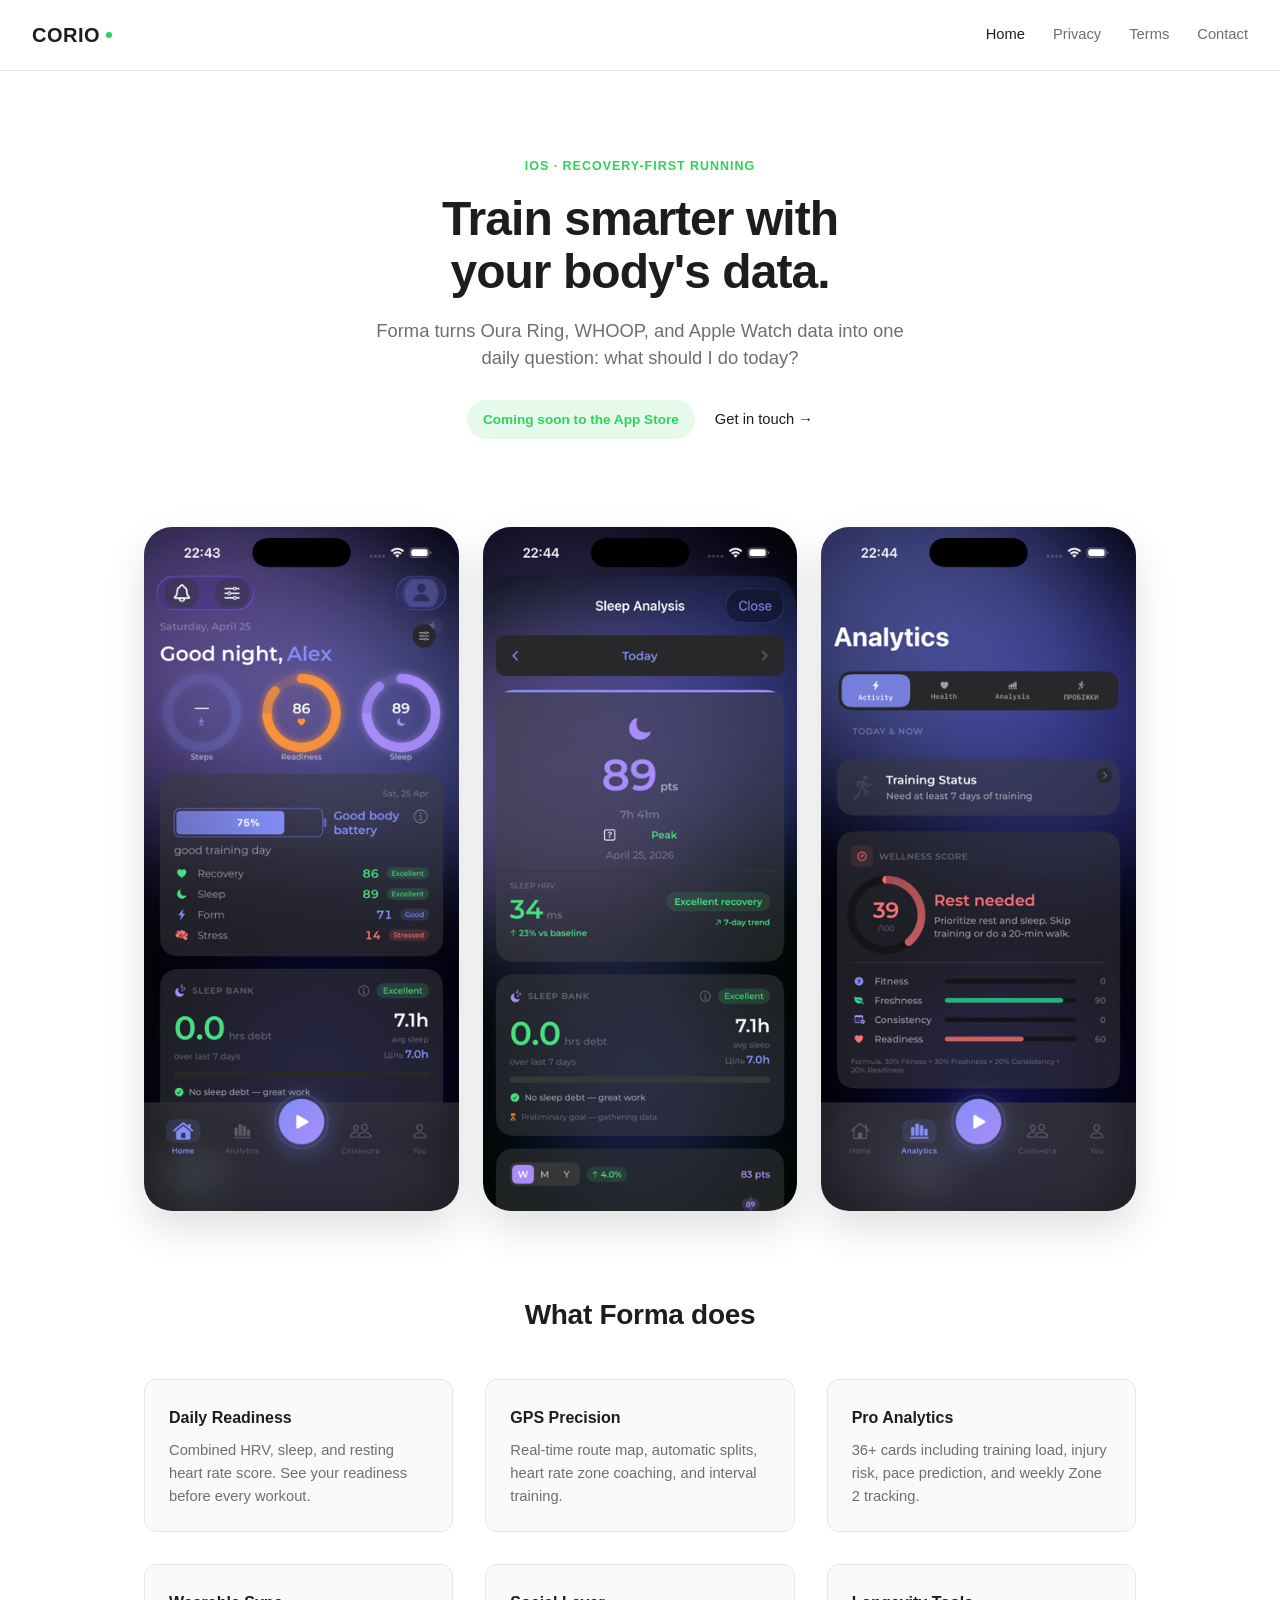
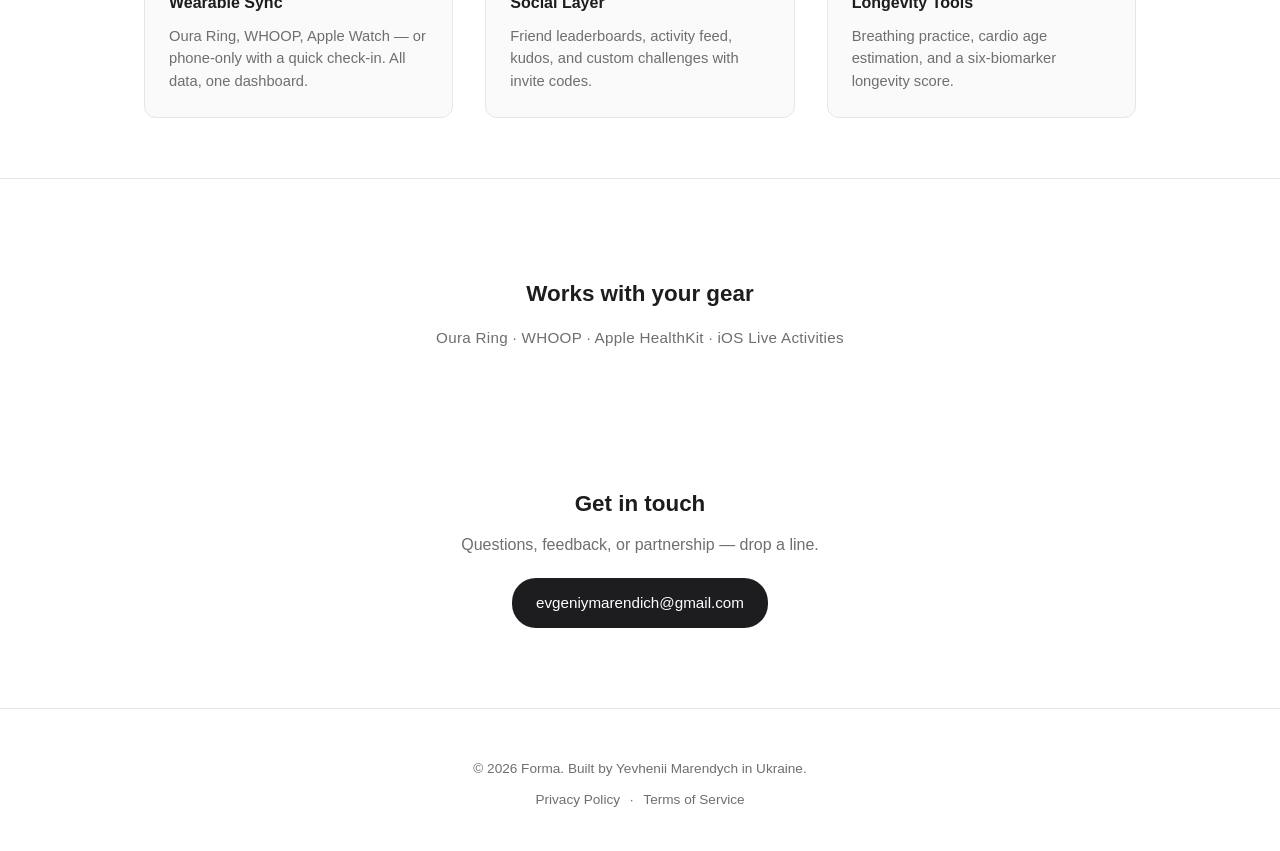
==== commit 29174d2c: "Rename FORMA -> CORIO in site header/badges Co-Authored-By: Claude Fable 5 <noreply@anthropic.com>" ====
--- a/index.html
+++ b/index.html
@@ -3,9 +3,9 @@
 <head>
   <meta charset="UTF-8" />
   <meta name="viewport" content="width=device-width, initial-scale=1.0" />
-  <title>Corio — Recovery-First Running for iOS</title>
-  <meta name="description" content="Corio turns Oura Ring, WHOOP, and Apple Watch data into one daily question: what should I do today? Recovery-first running app for iOS." />
-  <meta property="og:title" content="Corio — Recovery-First Running for iOS" />
+  <title>Forma — Recovery-First Running for iOS</title>
+  <meta name="description" content="Forma turns Oura Ring, WHOOP, and Apple Watch data into one daily question: what should I do today? Recovery-first running app for iOS." />
+  <meta property="og:title" content="Forma — Recovery-First Running for iOS" />
   <meta property="og:description" content="Train smarter with your body's data. Daily readiness, GPS tracking, and pro analytics for runners." />
   <meta property="og:type" content="website" />
   <link rel="stylesheet" href="assets/shared.css" />
@@ -196,7 +196,7 @@
       <span class="eyebrow">iOS · Recovery-First Running</span>
       <h1>Train smarter with<br />your body's data.</h1>
       <p class="subhead">
-        Corio turns Oura Ring, WHOOP, and Apple Watch data into one daily question:
+        Forma turns Oura Ring, WHOOP, and Apple Watch data into one daily question:
         what should I do today?
       </p>
       <div class="cta-row">
@@ -208,7 +208,7 @@
     <section class="screenshots">
       <div class="screenshot-grid">
         <img src="assets/screenshot-dashboard.png"
-             alt="Corio dashboard with daily readiness, sleep, and steps rings" />
+             alt="Forma dashboard with daily readiness, sleep, and steps rings" />
         <img src="assets/screenshot-readiness.png"
              alt="Sleep analysis with HRV trend, sleep score, and recovery quality" />
         <img src="assets/screenshot-run.png"
@@ -217,7 +217,7 @@
     </section>
 
     <section class="features container--wide">
-      <h2>What Corio does</h2>
+      <h2>What Forma does</h2>
       <div class="feature-grid">
         <div class="feature">
           <h3>Daily Readiness</h3>
@@ -261,7 +261,7 @@
   </main>
 
   <footer class="site-footer">
-    <p>&copy; 2026 Corio. Built by Yevhenii Marendych in Ukraine.</p>
+    <p>&copy; 2026 Forma. Built by Yevhenii Marendych in Ukraine.</p>
     <p>
       <a href="privacy.html">Privacy Policy</a> ·
       <a href="terms.html">Terms of Service</a>
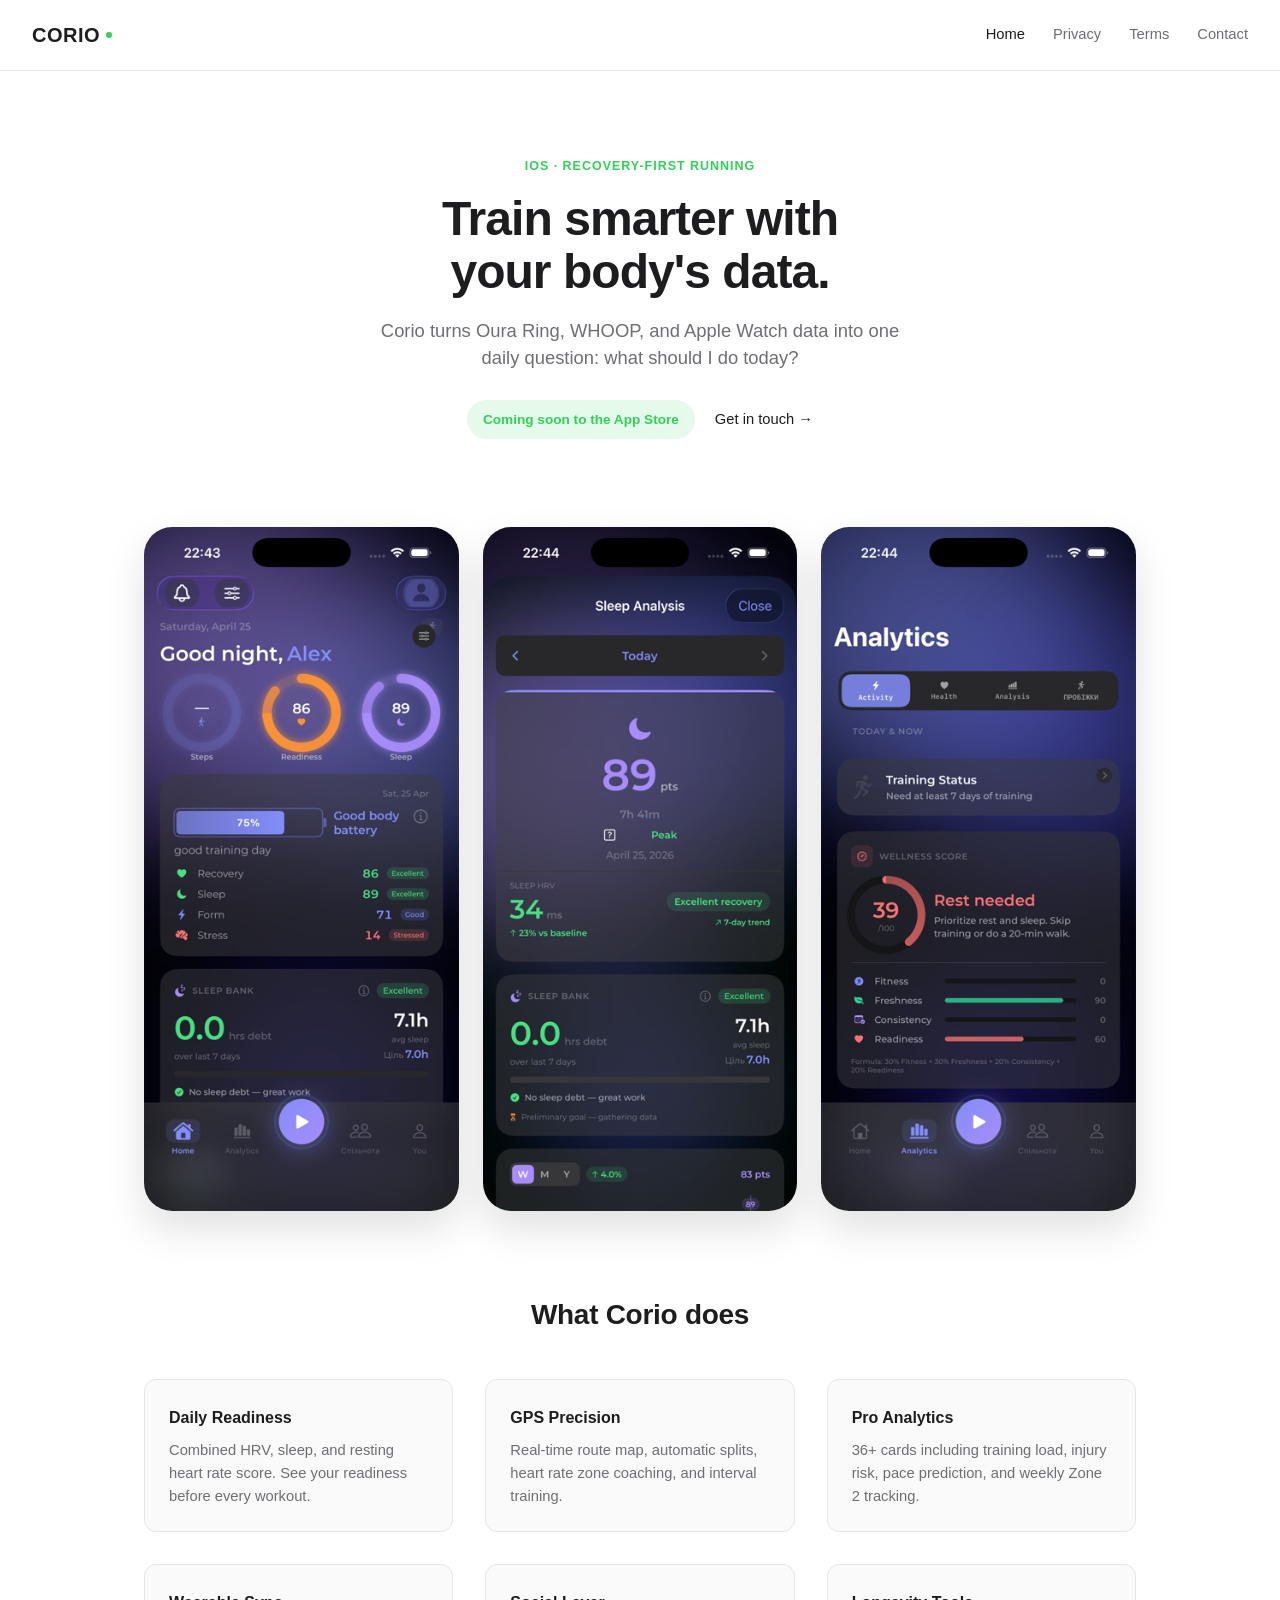
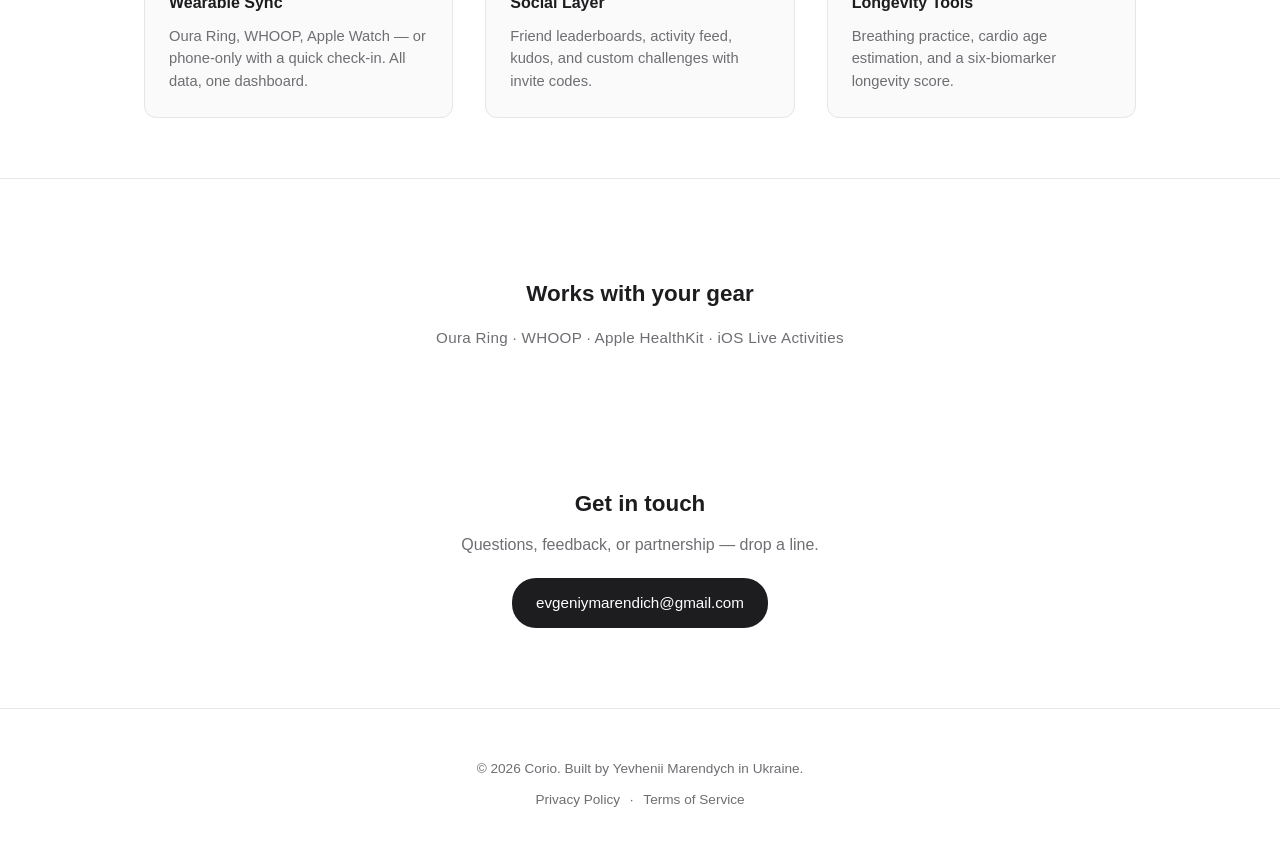
==== commit 5684515b: "Merge remote rebrand + Privacy: name Anthropic, explicit AI consent section (Apple 5.1.1/5.1.2) Co-A" ====
--- a/index.html
+++ b/index.html
@@ -3,9 +3,9 @@
 <head>
   <meta charset="UTF-8" />
   <meta name="viewport" content="width=device-width, initial-scale=1.0" />
-  <title>Forma — Recovery-First Running for iOS</title>
-  <meta name="description" content="Forma turns Oura Ring, WHOOP, and Apple Watch data into one daily question: what should I do today? Recovery-first running app for iOS." />
-  <meta property="og:title" content="Forma — Recovery-First Running for iOS" />
+  <title>Corio — Recovery-First Running for iOS</title>
+  <meta name="description" content="Corio turns Oura Ring, WHOOP, and Apple Watch data into one daily question: what should I do today? Recovery-first running app for iOS." />
+  <meta property="og:title" content="Corio — Recovery-First Running for iOS" />
   <meta property="og:description" content="Train smarter with your body's data. Daily readiness, GPS tracking, and pro analytics for runners." />
   <meta property="og:type" content="website" />
   <link rel="stylesheet" href="assets/shared.css" />
@@ -196,7 +196,7 @@
       <span class="eyebrow">iOS · Recovery-First Running</span>
       <h1>Train smarter with<br />your body's data.</h1>
       <p class="subhead">
-        Forma turns Oura Ring, WHOOP, and Apple Watch data into one daily question:
+        Corio turns Oura Ring, WHOOP, and Apple Watch data into one daily question:
         what should I do today?
       </p>
       <div class="cta-row">
@@ -208,7 +208,7 @@
     <section class="screenshots">
       <div class="screenshot-grid">
         <img src="assets/screenshot-dashboard.png"
-             alt="Forma dashboard with daily readiness, sleep, and steps rings" />
+             alt="Corio dashboard with daily readiness, sleep, and steps rings" />
         <img src="assets/screenshot-readiness.png"
              alt="Sleep analysis with HRV trend, sleep score, and recovery quality" />
         <img src="assets/screenshot-run.png"
@@ -217,7 +217,7 @@
     </section>
 
     <section class="features container--wide">
-      <h2>What Forma does</h2>
+      <h2>What Corio does</h2>
       <div class="feature-grid">
         <div class="feature">
           <h3>Daily Readiness</h3>
@@ -261,7 +261,7 @@
   </main>
 
   <footer class="site-footer">
-    <p>&copy; 2026 Forma. Built by Yevhenii Marendych in Ukraine.</p>
+    <p>&copy; 2026 Corio. Built by Yevhenii Marendych in Ukraine.</p>
     <p>
       <a href="privacy.html">Privacy Policy</a> ·
       <a href="terms.html">Terms of Service</a>
